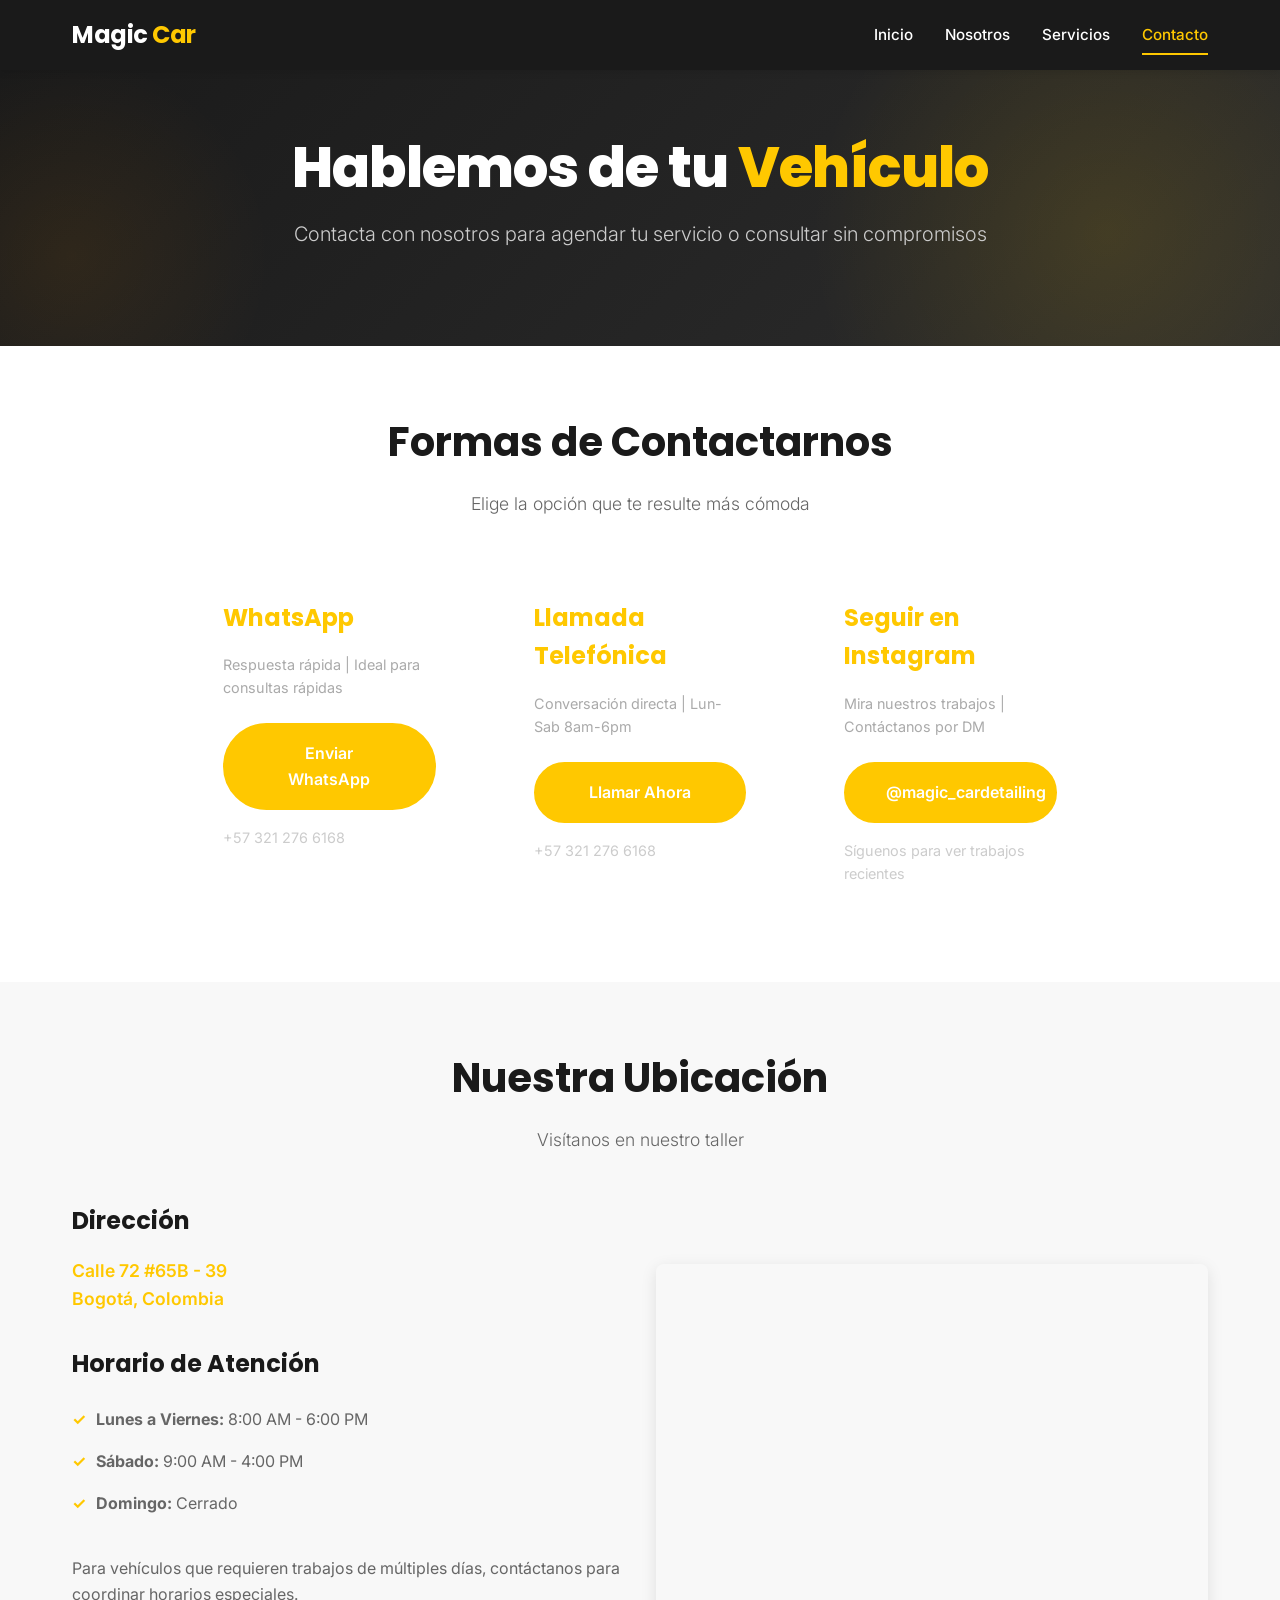
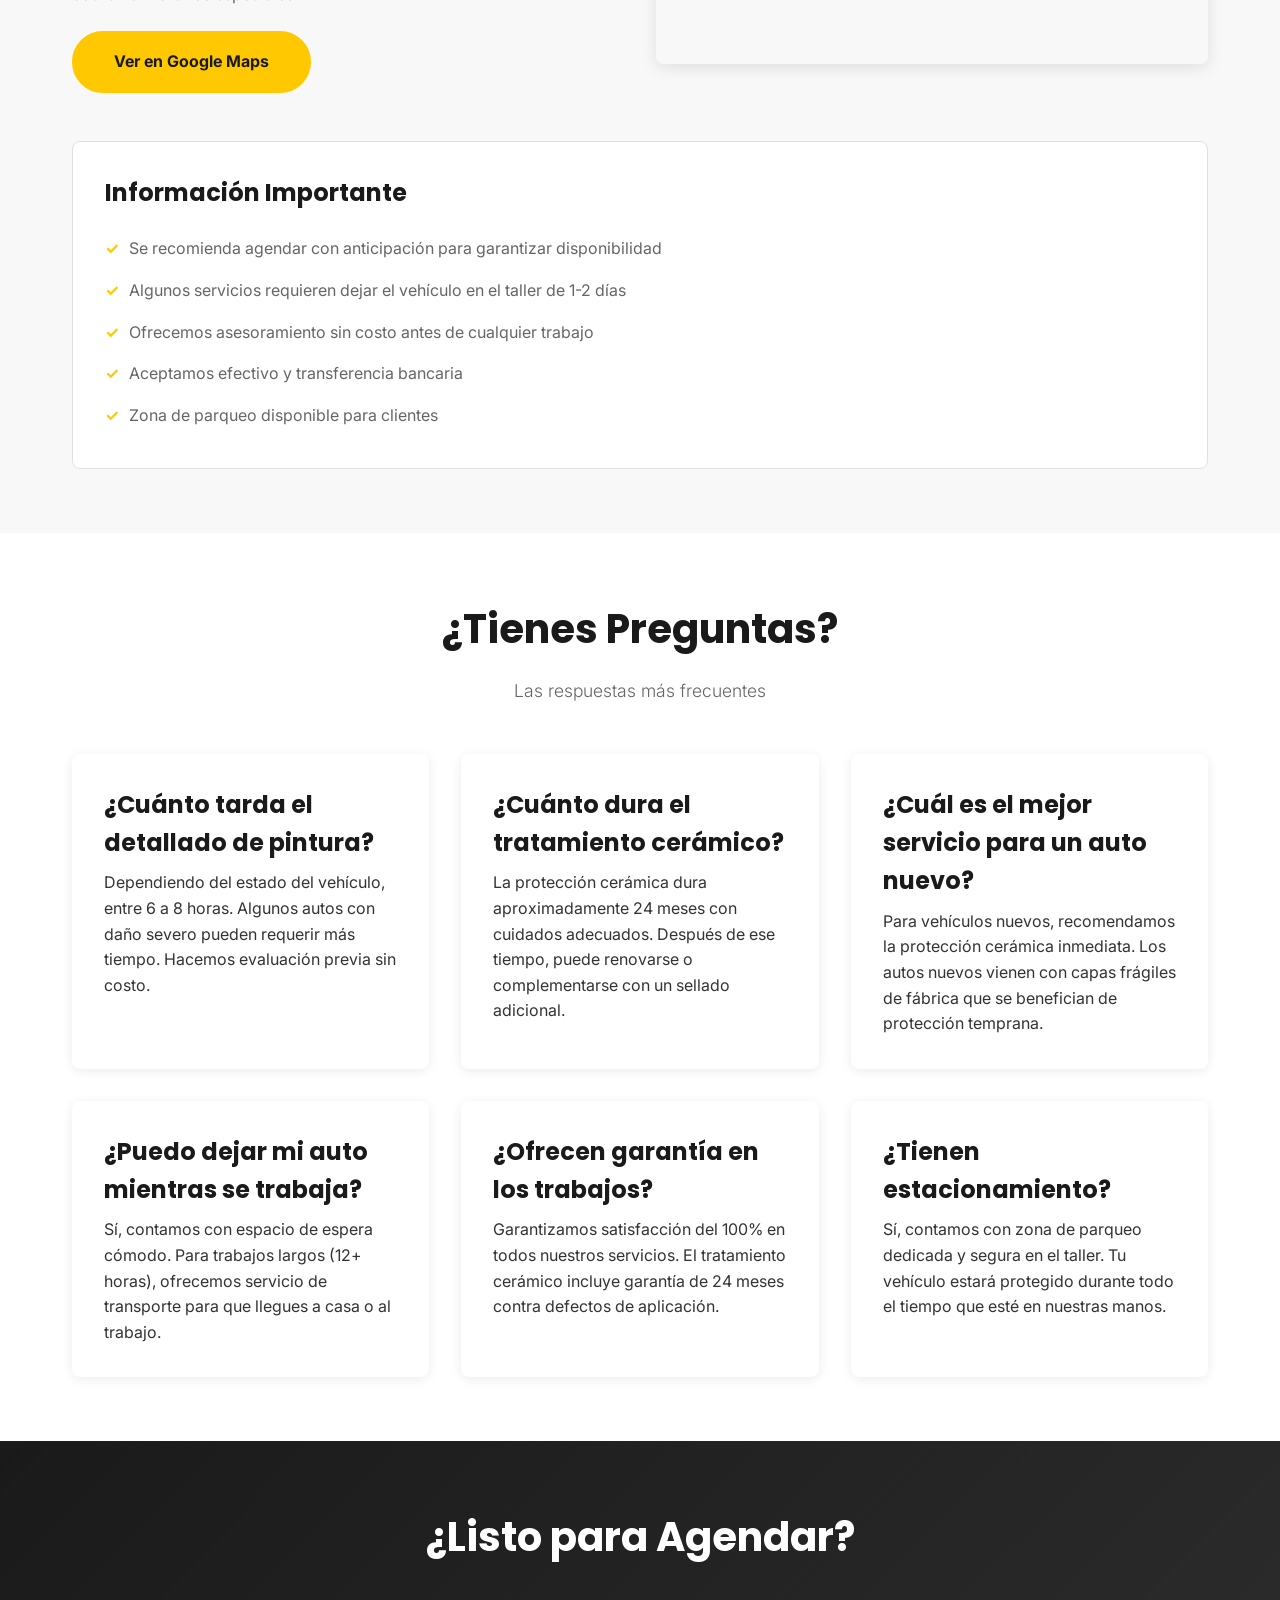
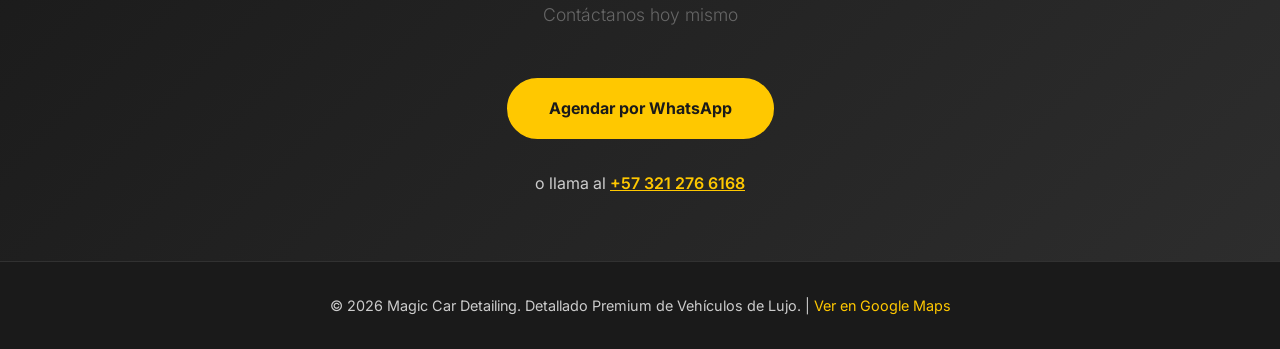
==== contacto.html @ 6e1dc2a7 "Publicar demo Magic Car Detailing (4 páginas) con mejoras de diseño - Sube index, nosotros, servicio" ====
<!DOCTYPE html>
<html lang="es">
<head>
  <meta charset="UTF-8">
  <meta name="viewport" content="width=device-width, initial-scale=1.0">
  <title>Contacto - Magic Car Detailing</title>
  <meta name="description" content="Agenda tu servicio de detailing premium por WhatsApp, llamada o visítanos en Calle 72 #65B-39, Bogotá.">
  <link rel="icon" href="favicon.svg" type="image/svg+xml">
  <link rel="preconnect" href="https://fonts.googleapis.com">
  <link rel="preconnect" href="https://fonts.gstatic.com" crossorigin>
  <link href="https://fonts.googleapis.com/css2?family=Poppins:wght@600;700;800&family=Inter:wght@300;400;500;600&display=swap" rel="stylesheet">
  <link rel="stylesheet" href="style.css">
</head>
<body>
  <header>
    <div class="header-container">
      <div class="logo">Magic <span>Car</span></div>
      <nav>
        <a href="index.html">Inicio</a>
        <a href="nosotros.html">Nosotros</a>
        <a href="servicios.html">Servicios</a>
        <a href="contacto.html" class="active">Contacto</a>
      </nav>
      <div class="hamburger">
        <span></span>
        <span></span>
        <span></span>
      </div>
    </div>
  </header>

  <section class="hero" style="padding: 4rem 2rem;">
    <div class="hero-content">
      <h1>Hablemos de tu <span class="accent">Vehículo</span></h1>
      <p>Contacta con nosotros para agendar tu servicio o consultar sin compromisos</p>
    </div>
  </section>

  <section>
    <div class="container">
      <h2>Formas de Contactarnos</h2>
      <p class="subtitle">Elige la opción que te resulte más cómoda</p>

      <div class="contact-methods" style="max-width: 900px; margin: 0 auto;">
        <div class="contact-method">
          <h3>WhatsApp</h3>
          <p style="font-size: 0.9rem; color: #aaa; margin-bottom: 1.5rem;">
            Respuesta rápida | Ideal para consultas rápidas
          </p>
          <a href="https://wa.me/573212766168?text=Hola,%20estoy%20interesado%20en%20los%20servicios%20de%20Magic%20Car%20Detailing.%20Me%20gustaría%20conocer%20más%20y%20agendar%20una%20consulta." target="_blank" class="cta-button" style="width: 100%; display: block; text-align: center;">
            Enviar WhatsApp
          </a>
          <p style="margin-top: 1rem; font-size: 0.9rem;">+57 321 276 6168</p>
        </div>

        <div class="contact-method">
          <h3>Llamada Telefónica</h3>
          <p style="font-size: 0.9rem; color: #aaa; margin-bottom: 1.5rem;">
            Conversación directa | Lun-Sab 8am-6pm
          </p>
          <a href="tel:+573212766168" class="cta-button" style="width: 100%; display: block; text-align: center;">
            Llamar Ahora
          </a>
          <p style="margin-top: 1rem; font-size: 0.9rem;">+57 321 276 6168</p>
        </div>

        <div class="contact-method">
          <h3>Seguir en Instagram</h3>
          <p style="font-size: 0.9rem; color: #aaa; margin-bottom: 1.5rem;">
            Mira nuestros trabajos | Contáctanos por DM
          </p>
          <a href="https://www.instagram.com/magic_cardetailing/" target="_blank" class="cta-button" style="width: 100%; display: block; text-align: center;">
            @magic_cardetailing
          </a>
          <p style="margin-top: 1rem; font-size: 0.9rem;">Síguenos para ver trabajos recientes</p>
        </div>
      </div>
    </div>
  </section>

  <section class="light">
    <div class="container">
      <h2>Nuestra Ubicación</h2>
      <p class="subtitle">Visítanos en nuestro taller</p>

      <div style="display: grid; grid-template-columns: 1fr 1fr; gap: 2rem; align-items: center; margin-top: 2rem;">
        <div>
          <h3>Dirección</h3>
          <p style="font-size: 1.1rem; color: var(--accent); font-weight: 600; margin: 1rem 0;">
            Calle 72 #65B - 39<br>
            Bogotá, Colombia
          </p>

          <h3 style="margin-top: 2rem;">Horario de Atención</h3>
          <ul class="feature-list" style="margin-top: 1rem;">
            <li><strong>Lunes a Viernes:</strong> 8:00 AM - 6:00 PM</li>
            <li><strong>Sábado:</strong> 9:00 AM - 4:00 PM</li>
            <li><strong>Domingo:</strong> Cerrado</li>
          </ul>

          <p style="margin-top: 2rem; color: var(--text-light);">
            Para vehículos que requieren trabajos de múltiples días, contáctanos para coordinar horarios especiales.
          </p>

          <a href="https://www.google.com/maps?q=Calle+72+%2365B-39+Bogota" target="_blank" class="cta-button" style="display: inline-block; margin-top: 1.5rem;">
            Ver en Google Maps
          </a>
        </div>

        <div class="map-container">
          <iframe src="https://www.google.com/maps/embed?pb=!1m18!1m12!1m3!1d3976.3482820717265!2d-74.07449!3d4.7279!2m3!1f0!2f0!3f0!3m2!1i1024!2i768!4f13.1!3m3!1m2!1s0x8e3f7bfa9f9f9f9f%3A0x0!2sCarrera%2065b%20%2372-39%2C%20Bogot%C3%A1!5e0!3m2!1ses!2sco!4v1" allowfullscreen="" loading="lazy" referrerpolicy="no-referrer-when-downgrade"></iframe>
        </div>
      </div>

      <div style="margin-top: 3rem; padding: 2rem; background-color: var(--white); border-radius: 8px; border: 1px solid var(--border);">
        <h3>Información Importante</h3>
        <ul class="feature-list" style="margin-top: 1rem;">
          <li>Se recomienda agendar con anticipación para garantizar disponibilidad</li>
          <li>Algunos servicios requieren dejar el vehículo en el taller de 1-2 días</li>
          <li>Ofrecemos asesoramiento sin costo antes de cualquier trabajo</li>
          <li>Aceptamos efectivo y transferencia bancaria</li>
          <li>Zona de parqueo disponible para clientes</li>
        </ul>
      </div>
    </div>
  </section>

  <section>
    <div class="container">
      <h2>¿Tienes Preguntas?</h2>
      <p class="subtitle">Las respuestas más frecuentes</p>

      <div class="grid">
        <div class="grid-item">
          <h3>¿Cuánto tarda el detallado de pintura?</h3>
          <p>
            Dependiendo del estado del vehículo, entre 6 a 8 horas. Algunos autos con daño severo pueden requerir
            más tiempo. Hacemos evaluación previa sin costo.
          </p>
        </div>

        <div class="grid-item">
          <h3>¿Cuánto dura el tratamiento cerámico?</h3>
          <p>
            La protección cerámica dura aproximadamente 24 meses con cuidados adecuados. Después de ese tiempo,
            puede renovarse o complementarse con un sellado adicional.
          </p>
        </div>

        <div class="grid-item">
          <h3>¿Cuál es el mejor servicio para un auto nuevo?</h3>
          <p>
            Para vehículos nuevos, recomendamos la protección cerámica inmediata. Los autos nuevos vienen con
            capas frágiles de fábrica que se benefician de protección temprana.
          </p>
        </div>

        <div class="grid-item">
          <h3>¿Puedo dejar mi auto mientras se trabaja?</h3>
          <p>
            Sí, contamos con espacio de espera cómodo. Para trabajos largos (12+ horas), ofrecemos servicio
            de transporte para que llegues a casa o al trabajo.
          </p>
        </div>

        <div class="grid-item">
          <h3>¿Ofrecen garantía en los trabajos?</h3>
          <p>
            Garantizamos satisfacción del 100% en todos nuestros servicios. El tratamiento cerámico incluye
            garantía de 24 meses contra defectos de aplicación.
          </p>
        </div>

        <div class="grid-item">
          <h3>¿Tienen estacionamiento?</h3>
          <p>
            Sí, contamos con zona de parqueo dedicada y segura en el taller. Tu vehículo estará protegido
            durante todo el tiempo que esté en nuestras manos.
          </p>
        </div>
      </div>
    </div>
  </section>

  <section class="contact-section">
    <div class="container">
      <h2>¿Listo para Agendar?</h2>
      <p class="subtitle">Contáctanos hoy mismo</p>

      <div style="text-align: center;">
        <a href="https://wa.me/573212766168?text=Hola,%20me%20gustaría%20agendar%20un%20servicio%20de%20detailing" class="cta-button">
          Agendar por WhatsApp
        </a>
        <p style="margin-top: 2rem; color: #ccc;">
          o llama al <a href="tel:+573212766168" style="color: var(--accent); font-weight: 600;">+57 321 276 6168</a>
        </p>
      </div>
    </div>
  </section>

  <footer>
    <p>&copy; 2026 Magic Car Detailing. Detallado Premium de Vehículos de Lujo. | <a href="https://www.google.com/maps?q=Calle+72+%2365B-39+Bogota" target="_blank">Ver en Google Maps</a></p>
  </footer>

  <script src="script.js"></script>
</body>
</html>
---- style.css ----
* {
  margin: 0;
  padding: 0;
  box-sizing: border-box;
}

:root {
  --primary: #1a1a1a;
  --accent: #ffc800;
  --accent-dark: #ff9800;
  --light: #f8f8f8;
  --text: #333333;
  --text-light: #666666;
  --border: #e0e0e0;
  --white: #ffffff;
  --font-heading: 'Poppins', -apple-system, BlinkMacSystemFont, 'Segoe UI', sans-serif;
  --font-body: 'Inter', -apple-system, BlinkMacSystemFont, 'Segoe UI', sans-serif;
}

html {
  scroll-behavior: smooth;
}

body {
  font-family: var(--font-body);
  color: var(--text);
  background-color: var(--white);
  line-height: 1.6;
}

/* Header & Navigation */
header {
  background-color: var(--primary);
  padding: 1rem 0;
  position: sticky;
  top: 0;
  z-index: 1000;
  box-shadow: 0 2px 8px rgba(0,0,0,0.1);
}

.header-container {
  max-width: 1200px;
  margin: 0 auto;
  padding: 0 2rem;
  display: flex;
  justify-content: space-between;
  align-items: center;
}

.logo {
  font-family: var(--font-heading);
  font-size: 1.5rem;
  font-weight: 700;
  color: var(--white);
  letter-spacing: -0.5px;
}

.logo span {
  color: var(--accent);
}

nav {
  display: flex;
  gap: 2rem;
}

nav a {
  color: var(--white);
  text-decoration: none;
  font-size: 0.95rem;
  font-weight: 500;
  transition: color 0.3s ease;
  position: relative;
}

nav a:hover,
nav a.active {
  color: var(--accent);
}

nav a:focus-visible,
.cta-button:focus-visible {
  outline: 2px solid var(--accent);
  outline-offset: 3px;
}

nav a.active::after {
  content: '';
  position: absolute;
  bottom: -0.5rem;
  left: 0;
  right: 0;
  height: 2px;
  background-color: var(--accent);
}

.hamburger {
  display: none;
  flex-direction: column;
  cursor: pointer;
  gap: 0.5rem;
  padding: 0.5rem;
}

.hamburger span {
  width: 25px;
  height: 2px;
  background-color: var(--white);
  transition: all 0.3s ease;
}

.hamburger.active span:nth-child(1) {
  transform: rotate(45deg) translate(10px, 10px);
}

.hamburger.active span:nth-child(2) {
  opacity: 0;
}

.hamburger.active span:nth-child(3) {
  transform: rotate(-45deg) translate(7px, -7px);
}

/* Hero Section */
.hero {
  background: linear-gradient(135deg, var(--primary) 0%, #2d2d2d 100%);
  color: var(--white);
  padding: 6rem 2rem;
  text-align: center;
  position: relative;
  overflow: hidden;
}

.hero::before {
  content: '';
  position: absolute;
  top: -50%;
  right: -10%;
  width: 600px;
  height: 600px;
  background: radial-gradient(circle, var(--accent) 0%, transparent 70%);
  opacity: 0.12;
  border-radius: 50%;
}

.hero::after {
  content: '';
  position: absolute;
  bottom: -40%;
  left: -10%;
  width: 400px;
  height: 400px;
  background: radial-gradient(circle, var(--accent-dark) 0%, transparent 70%);
  opacity: 0.08;
  border-radius: 50%;
}

.hero-content {
  max-width: 800px;
  margin: 0 auto;
  position: relative;
  z-index: 1;
}

.hero h1 {
  font-family: var(--font-heading);
  font-size: 3.5rem;
  margin-bottom: 1rem;
  font-weight: 800;
  letter-spacing: -1px;
  line-height: 1.2;
}

.hero .accent {
  color: var(--accent);
}

.hero p {
  font-size: 1.25rem;
  margin-bottom: 2rem;
  color: #cccccc;
  font-weight: 300;
}

.cta-button {
  display: inline-block;
  background-color: var(--accent);
  color: var(--primary);
  padding: 1rem 2.5rem;
  border-radius: 50px;
  text-decoration: none;
  font-weight: 700;
  font-size: 1rem;
  transition: all 0.25s ease;
  border: 2px solid var(--accent);
  cursor: pointer;
}

.cta-button:hover {
  background-color: transparent;
  color: var(--accent);
  transform: translateY(-2px);
  box-shadow: 0 8px 20px rgba(255, 200, 0, 0.25);
}

.cta-secondary {
  background-color: transparent;
  color: var(--white);
  border: 2px solid var(--white);
  margin-left: 1rem;
}

.cta-secondary:hover {
  background-color: var(--white);
  color: var(--primary);
  border-color: var(--white);
  box-shadow: 0 8px 20px rgba(255, 255, 255, 0.15);
}

/* Main Container */
.container {
  max-width: 1200px;
  margin: 0 auto;
  padding: 0 2rem;
}

/* Sections */
section {
  padding: 4rem 0;
}

section.light {
  background-color: var(--light);
}

section h2 {
  font-family: var(--font-heading);
  font-size: 2.5rem;
  margin-bottom: 1rem;
  color: var(--primary);
  text-align: center;
}

section h3 {
  font-family: var(--font-heading);
  font-size: 1.5rem;
  color: var(--primary);
  margin-bottom: 0.5rem;
}

.subtitle {
  text-align: center;
  color: var(--text-light);
  font-size: 1.1rem;
  margin-bottom: 3rem;
  font-weight: 300;
}

/* Grid Layouts */
.grid {
  display: grid;
  grid-template-columns: repeat(auto-fit, minmax(300px, 1fr));
  gap: 2rem;
  margin-top: 2rem;
}

.grid-item {
  background-color: var(--white);
  padding: 2rem;
  border-radius: 8px;
  box-shadow: 0 2px 12px rgba(0,0,0,0.08);
  transition: transform 0.3s ease, box-shadow 0.3s ease;
}

.grid-item:hover {
  transform: translateY(-5px);
  box-shadow: 0 8px 24px rgba(0,0,0,0.12);
}

.grid-item img {
  width: 100%;
  height: 250px;
  object-fit: cover;
  border-radius: 6px;
  margin-bottom: 1rem;
}

/* Gallery */
.gallery {
  display: grid;
  grid-template-columns: repeat(auto-fit, minmax(280px, 1fr));
  gap: 1.5rem;
  margin-top: 2rem;
}

.gallery-item {
  position: relative;
  overflow: hidden;
  border-radius: 8px;
  aspect-ratio: 1;
}

.gallery-item img {
  width: 100%;
  height: 100%;
  object-fit: cover;
  transition: transform 0.3s ease;
}

.gallery-item:hover img {
  transform: scale(1.05);
}

/* Photo placeholder (used until real client photos are added) */
.photo-placeholder {
  width: 100%;
  height: 100%;
  min-height: 220px;
  display: flex;
  flex-direction: column;
  align-items: center;
  justify-content: center;
  gap: 0.5rem;
  background: linear-gradient(135deg, #2d2d2d 0%, var(--primary) 100%);
  border: 1px dashed rgba(255, 200, 0, 0.35);
  border-radius: 8px;
  color: #cccccc;
}

.photo-placeholder-wide {
  aspect-ratio: 16 / 10;
  border-radius: 8px;
}

.photo-placeholder-icon {
  font-size: 2.2rem;
  opacity: 0.7;
}

.photo-placeholder-text {
  font-size: 0.85rem;
  letter-spacing: 0.03em;
  color: var(--accent);
  font-weight: 600;
  text-transform: uppercase;
}

/* Contact Form */
.contact-section {
  background: linear-gradient(135deg, var(--primary) 0%, #2d2d2d 100%);
  color: var(--white);
  padding: 4rem 2rem;
  text-align: center;
}

.contact-section h2 {
  color: var(--white);
  margin-bottom: 2rem;
}

.contact-methods {
  display: grid;
  grid-template-columns: repeat(auto-fit, minmax(250px, 1fr));
  gap: 2rem;
  margin-top: 3rem;
}

.contact-method {
  background-color: rgba(255,255,255,0.05);
  padding: 2rem;
  border-radius: 8px;
  border: 1px solid rgba(255,255,255,0.1);
  transition: border-color 0.3s ease, transform 0.3s ease;
}

.contact-method:hover {
  border-color: rgba(255, 200, 0, 0.4);
  transform: translateY(-3px);
}

.contact-method h3 {
  color: var(--accent);
  margin-bottom: 1rem;
}

.contact-method a {
  color: var(--white);
  text-decoration: none;
  font-weight: 600;
  transition: color 0.3s ease;
}

.contact-method a:hover {
  color: var(--accent);
}

.contact-method p {
  color: #cccccc;
  margin-top: 0.5rem;
}

/* Map */
.map-container {
  width: 100%;
  height: 400px;
  border-radius: 8px;
  overflow: hidden;
  margin-top: 2rem;
  box-shadow: 0 4px 16px rgba(0,0,0,0.1);
}

.map-container iframe {
  width: 100%;
  height: 100%;
  border: none;
}

/* Footer */
footer {
  background-color: var(--primary);
  color: var(--white);
  padding: 2rem;
  text-align: center;
  border-top: 1px solid rgba(255,255,255,0.1);
}

footer p {
  font-size: 0.9rem;
  color: #cccccc;
}

footer a {
  color: var(--accent);
  text-decoration: none;
}

footer a:hover {
  text-decoration: underline;
}

/* Responsive */
@media (max-width: 768px) {
  .header-container {
    padding: 0 1rem;
  }

  nav {
    position: fixed;
    left: -100%;
    top: 70px;
    flex-direction: column;
    background-color: var(--primary);
    width: 100%;
    text-align: center;
    transition: left 0.3s ease;
    gap: 0;
    padding: 1rem 0;
  }

  nav.active {
    left: 0;
  }

  nav a {
    padding: 1rem 0;
    border-bottom: 1px solid rgba(255,255,255,0.1);
  }

  nav a::after {
    display: none;
  }

  .hamburger {
    display: flex;
  }

  .hero h1 {
    font-size: 2rem;
  }

  .hero p {
    font-size: 1rem;
  }

  .cta-secondary {
    display: block;
    margin-left: 0;
    margin-top: 1rem;
  }

  section h2 {
    font-size: 1.8rem;
  }

  .grid {
    grid-template-columns: 1fr;
  }

  .gallery {
    grid-template-columns: repeat(auto-fit, minmax(200px, 1fr));
  }

  .map-container {
    height: 300px;
  }
}

/* Reduced motion */
@media (prefers-reduced-motion: reduce) {
  html {
    scroll-behavior: auto;
  }
}

/* Accent text */
.text-accent {
  color: var(--accent);
  font-weight: 700;
}

/* Service icons visual */
.service-icon {
  width: 60px;
  height: 60px;
  background: linear-gradient(135deg, var(--accent) 0%, var(--accent-dark) 100%);
  border-radius: 8px;
  display: flex;
  align-items: center;
  justify-content: center;
  font-size: 2rem;
  margin-bottom: 1rem;
}

/* Feature list */
.feature-list {
  list-style: none;
  margin-top: 1rem;
}

.feature-list li {
  padding: 0.5rem 0;
  padding-left: 1.5rem;
  position: relative;
  color: var(--text-light);
}

.feature-list li::before {
  content: '✓';
  position: absolute;
  left: 0;
  color: var(--accent);
  font-weight: 700;
}
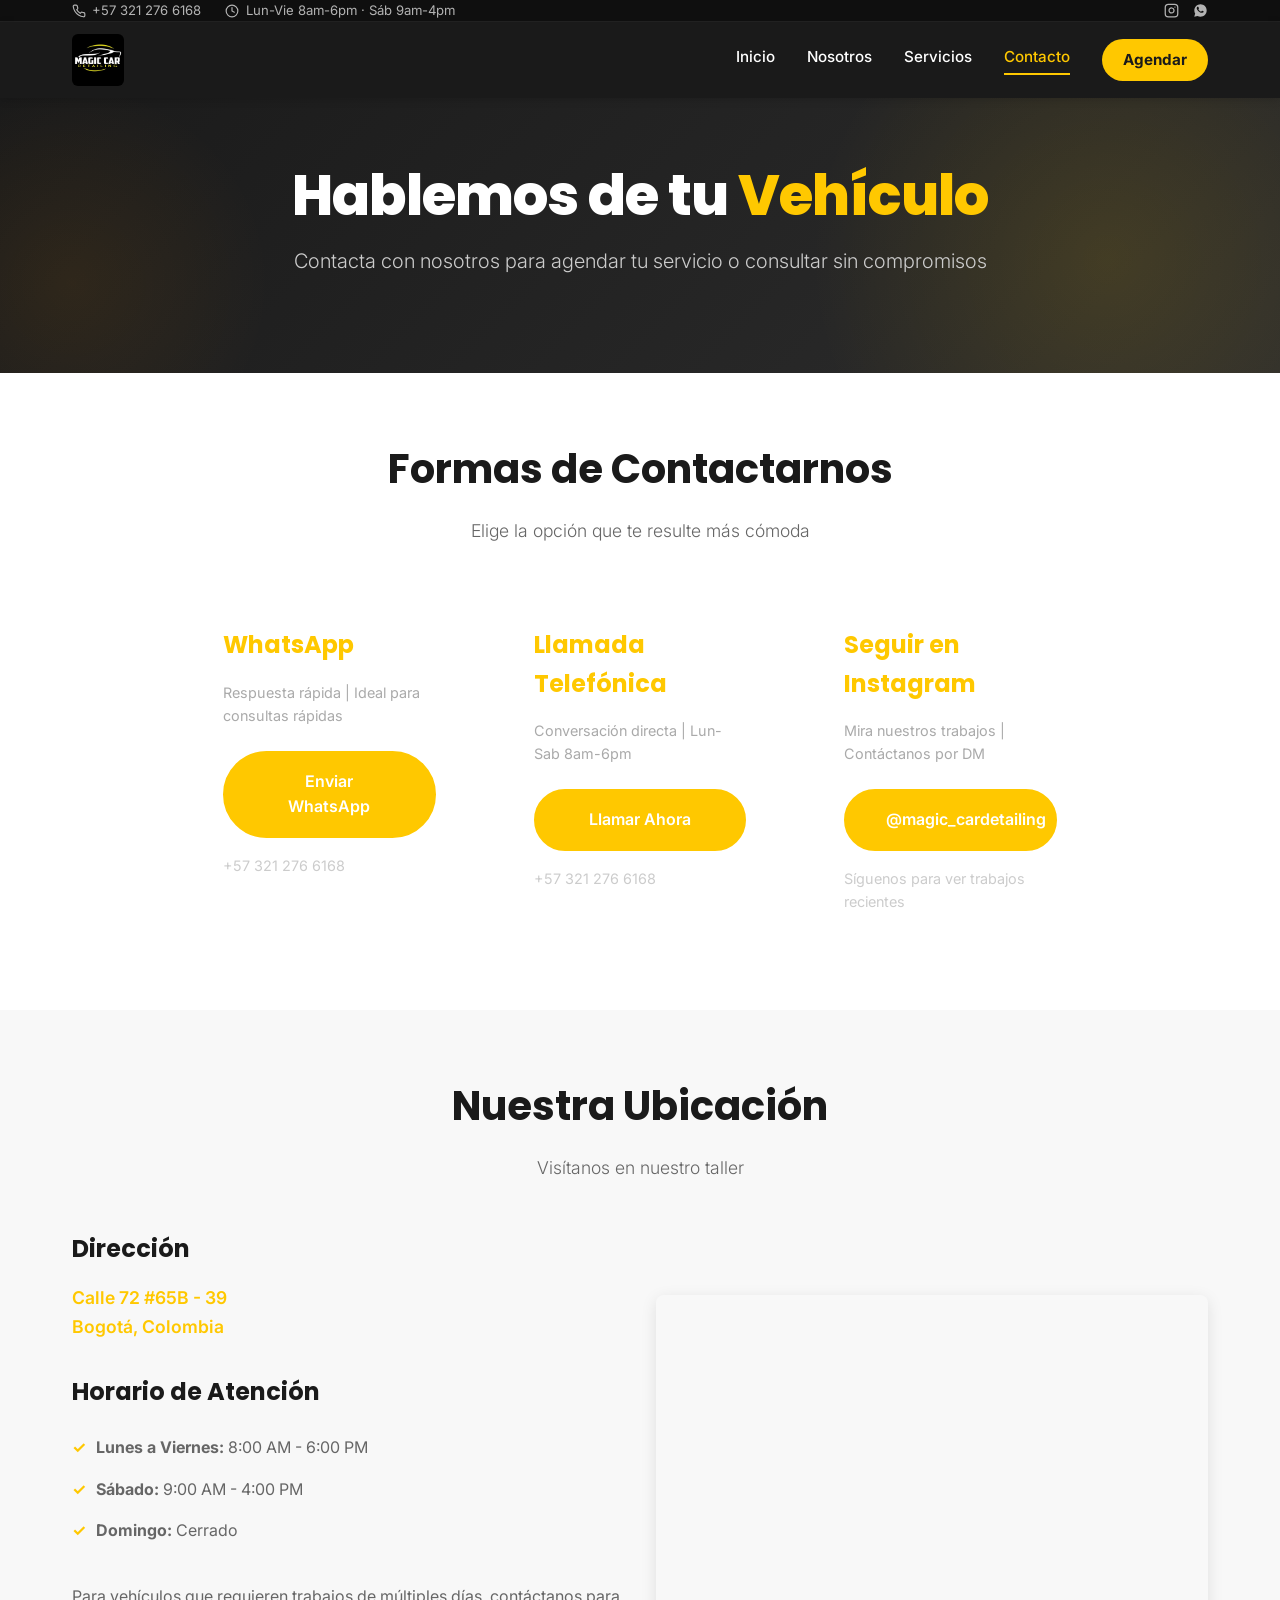
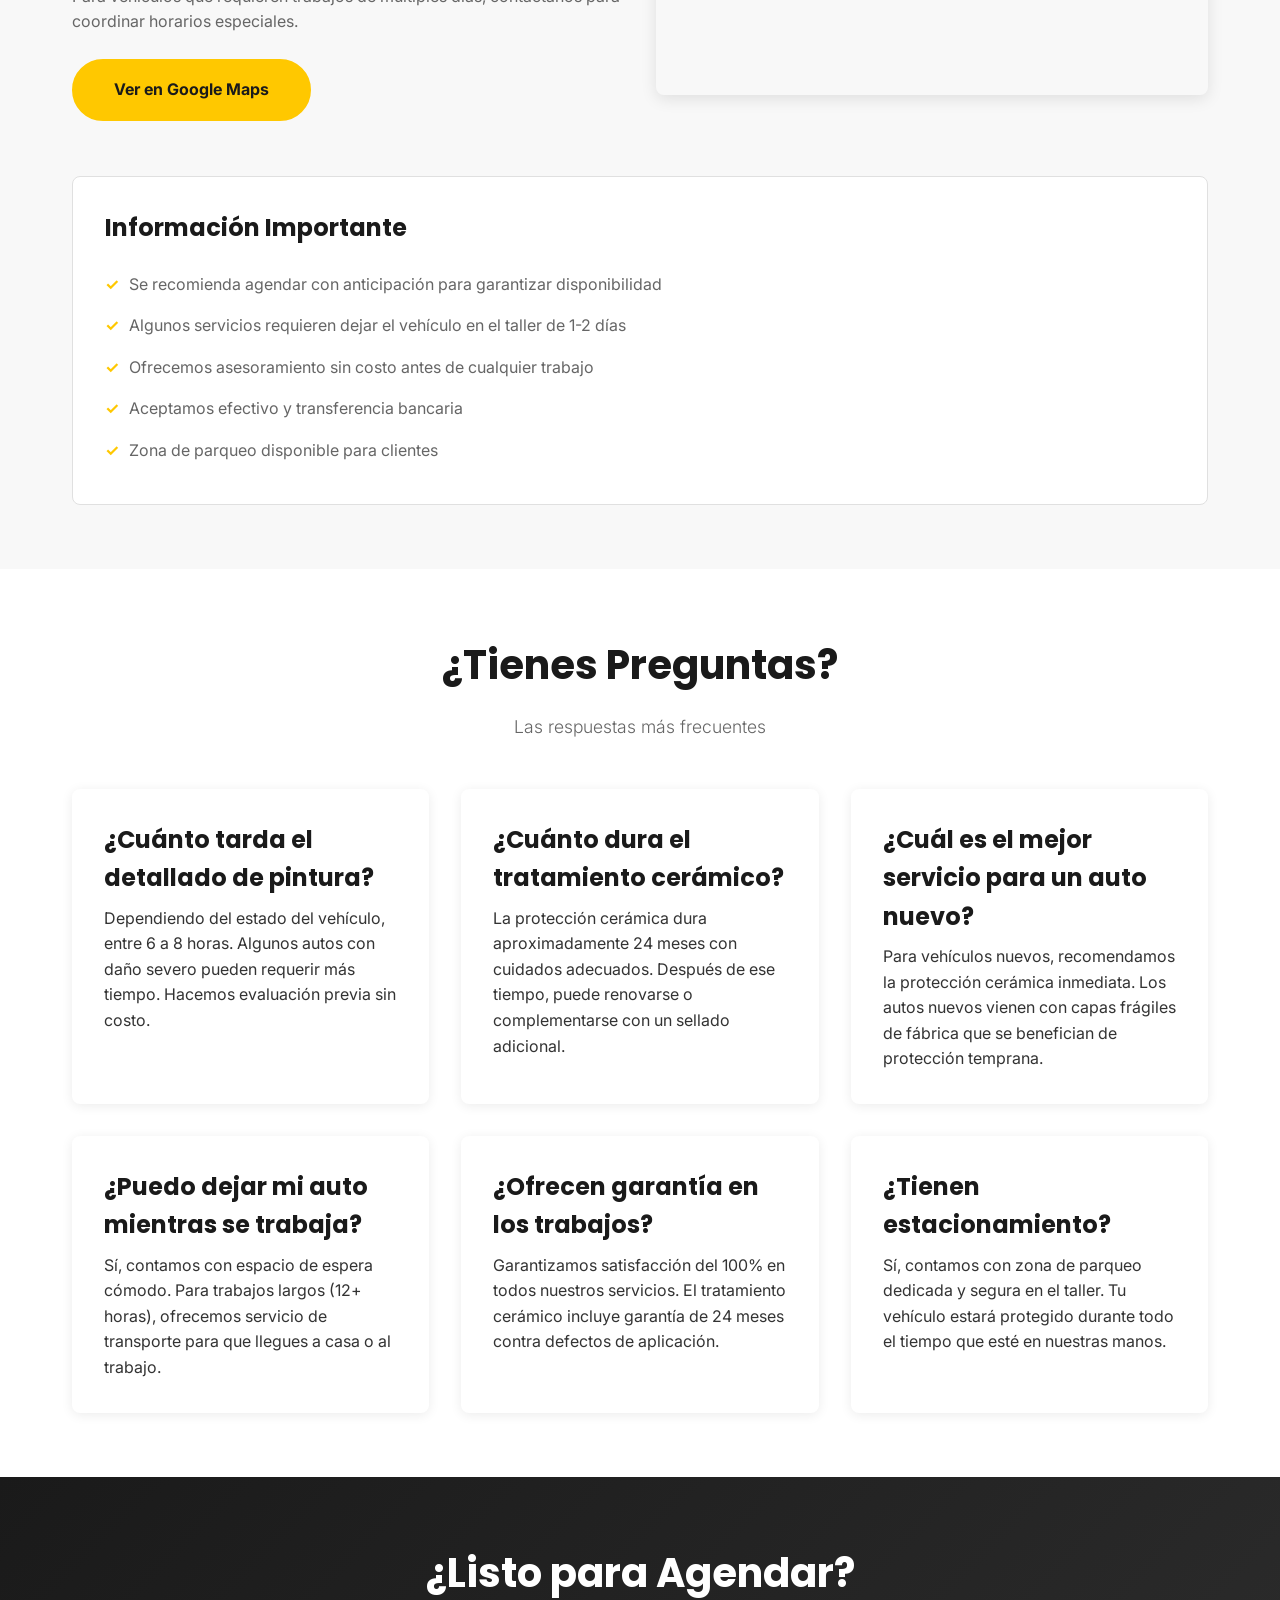
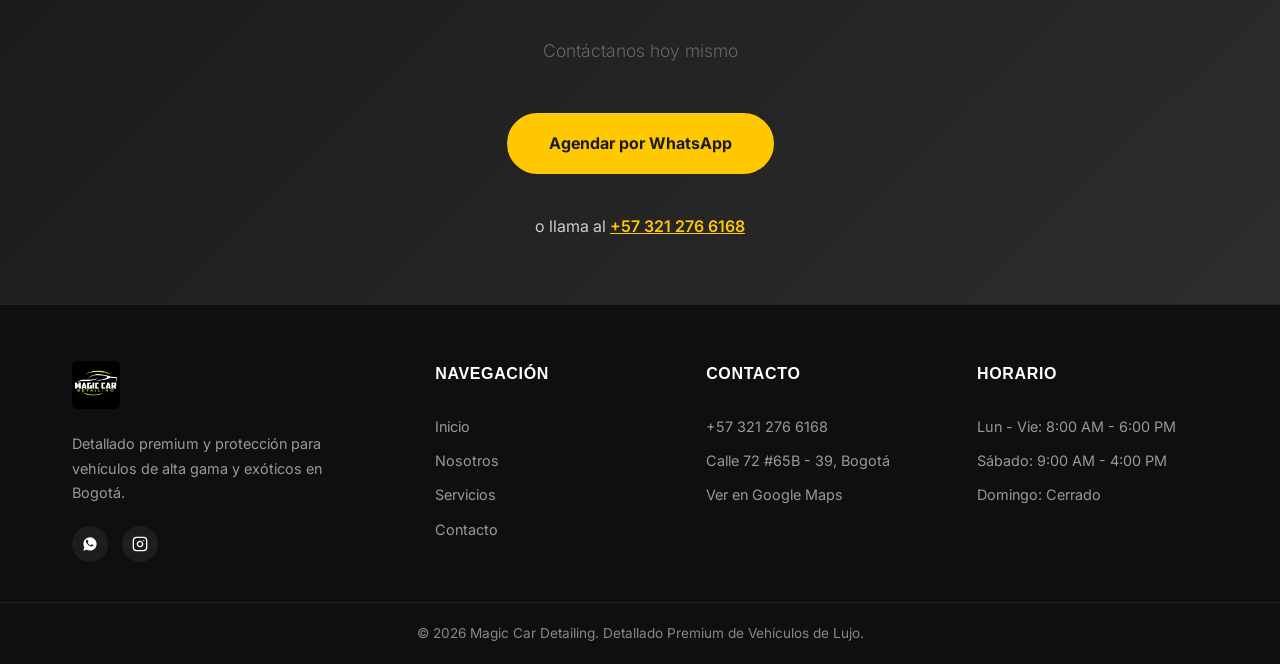
==== commit f0a82c20: "Reorganizar repo y rediseñar header/footer con logo real - Organiza el proyecto en css/, js/, img/ (" ====
--- a/contacto.html
+++ b/contacto.html
@@ -5,26 +5,53 @@
   <meta name="viewport" content="width=device-width, initial-scale=1.0">
   <title>Contacto - Magic Car Detailing</title>
   <meta name="description" content="Agenda tu servicio de detailing premium por WhatsApp, llamada o visítanos en Calle 72 #65B-39, Bogotá.">
-  <link rel="icon" href="favicon.svg" type="image/svg+xml">
+  <link rel="icon" href="img/favicon.svg" type="image/svg+xml">
   <link rel="preconnect" href="https://fonts.googleapis.com">
   <link rel="preconnect" href="https://fonts.gstatic.com" crossorigin>
   <link href="https://fonts.googleapis.com/css2?family=Poppins:wght@600;700;800&family=Inter:wght@300;400;500;600&display=swap" rel="stylesheet">
-  <link rel="stylesheet" href="style.css">
+  <link rel="stylesheet" href="css/style.css">
 </head>
 <body>
   <header>
-    <div class="header-container">
-      <div class="logo">Magic <span>Car</span></div>
-      <nav>
-        <a href="index.html">Inicio</a>
-        <a href="nosotros.html">Nosotros</a>
-        <a href="servicios.html">Servicios</a>
-        <a href="contacto.html" class="active">Contacto</a>
-      </nav>
-      <div class="hamburger">
-        <span></span>
-        <span></span>
-        <span></span>
+    <div class="topbar">
+      <div class="container topbar-inner">
+        <div class="topbar-links">
+          <a href="tel:+573212766168" class="topbar-item">
+            <svg viewBox="0 0 24 24" fill="none" stroke="currentColor" stroke-width="2" stroke-linecap="round" stroke-linejoin="round"><path d="M22 16.92v3a2 2 0 0 1-2.18 2 19.79 19.79 0 0 1-8.63-3.07 19.5 19.5 0 0 1-6-6 19.79 19.79 0 0 1-3.07-8.67A2 2 0 0 1 4.11 2h3a2 2 0 0 1 2 1.72c.13.96.36 1.9.7 2.81a2 2 0 0 1-.45 2.11L8.09 9.91a16 16 0 0 0 6 6l1.27-1.27a2 2 0 0 1 2.11-.45c.91.34 1.85.57 2.81.7A2 2 0 0 1 22 16.92z"/></svg>
+            +57 321 276 6168
+          </a>
+          <span class="topbar-item topbar-hours">
+            <svg viewBox="0 0 24 24" fill="none" stroke="currentColor" stroke-width="2" stroke-linecap="round" stroke-linejoin="round"><circle cx="12" cy="12" r="10"/><polyline points="12 6 12 12 16 14"/></svg>
+            Lun-Vie 8am-6pm · Sáb 9am-4pm
+          </span>
+        </div>
+        <div class="topbar-social">
+          <a href="https://www.instagram.com/magic_cardetailing/" target="_blank" rel="noopener" aria-label="Instagram">
+            <svg viewBox="0 0 24 24" fill="none" stroke="currentColor" stroke-width="2" stroke-linecap="round" stroke-linejoin="round"><rect x="2" y="2" width="20" height="20" rx="5" ry="5"/><path d="M16 11.37A4 4 0 1 1 12.63 8 4 4 0 0 1 16 11.37z"/><line x1="17.5" y1="6.5" x2="17.51" y2="6.5"/></svg>
+          </a>
+          <a href="https://wa.me/573212766168" target="_blank" rel="noopener" aria-label="WhatsApp">
+            <svg viewBox="0 0 24 24" fill="currentColor"><path d="M12.04 2C6.58 2 2.13 6.45 2.13 11.91c0 1.85.5 3.58 1.36 5.07L2 22l5.2-1.36c1.43.78 3.06 1.23 4.8 1.23 5.46 0 9.91-4.45 9.91-9.91S17.5 2 12.04 2zm4.7 12.38c-.24.66-1.19 1.21-1.87 1.34-.5.1-1.14.17-3.32-.69-2.68-1.09-4.4-3.79-4.53-3.97-.13-.17-1.07-1.43-1.07-2.72 0-1.3.68-1.94.93-2.2.24-.27.53-.34.7-.34.18 0 .35 0 .5.01.16.01.37-.06.58.45.24.58.8 2 .87 2.14.07.15.12.32.02.5-.09.19-.14.3-.28.46-.14.16-.3.36-.42.48-.14.14-.29.29-.13.57.17.28.75 1.23 1.6 2 1.1 1 2.03 1.3 2.31 1.45.28.14.44.12.6-.07.17-.19.71-.83.9-1.11.19-.28.38-.24.63-.14.26.09 1.65.78 1.93.92.29.14.48.21.55.33.07.13.07.72-.17 1.39z"/></svg>
+          </a>
+        </div>
+      </div>
+    </div>
+    <div class="header-main">
+      <div class="header-container">
+        <a href="index.html" class="logo">
+          <img src="img/logo.jpeg" alt="Magic Car Detailing" class="logo-img">
+        </a>
+        <nav>
+          <a href="index.html">Inicio</a>
+          <a href="nosotros.html">Nosotros</a>
+          <a href="servicios.html">Servicios</a>
+          <a href="contacto.html" class="active">Contacto</a>
+          <a href="contacto.html" class="nav-cta">Agendar</a>
+        </nav>
+        <div class="hamburger">
+          <span></span>
+          <span></span>
+          <span></span>
+        </div>
       </div>
     </div>
   </header>
@@ -199,9 +226,52 @@
   </section>
 
   <footer>
-    <p>&copy; 2026 Magic Car Detailing. Detallado Premium de Vehículos de Lujo. | <a href="https://www.google.com/maps?q=Calle+72+%2365B-39+Bogota" target="_blank">Ver en Google Maps</a></p>
+    <div class="container footer-grid">
+      <div class="footer-brand">
+        <img src="img/logo.jpeg" alt="Magic Car Detailing" class="footer-logo">
+        <p>Detallado premium y protección para vehículos de alta gama y exóticos en Bogotá.</p>
+        <div class="footer-social">
+          <a href="https://wa.me/573212766168" target="_blank" rel="noopener" aria-label="WhatsApp">
+            <svg viewBox="0 0 24 24" fill="currentColor"><path d="M12.04 2C6.58 2 2.13 6.45 2.13 11.91c0 1.85.5 3.58 1.36 5.07L2 22l5.2-1.36c1.43.78 3.06 1.23 4.8 1.23 5.46 0 9.91-4.45 9.91-9.91S17.5 2 12.04 2zm4.7 12.38c-.24.66-1.19 1.21-1.87 1.34-.5.1-1.14.17-3.32-.69-2.68-1.09-4.4-3.79-4.53-3.97-.13-.17-1.07-1.43-1.07-2.72 0-1.3.68-1.94.93-2.2.24-.27.53-.34.7-.34.18 0 .35 0 .5.01.16.01.37-.06.58.45.24.58.8 2 .87 2.14.07.15.12.32.02.5-.09.19-.14.3-.28.46-.14.16-.3.36-.42.48-.14.14-.29.29-.13.57.17.28.75 1.23 1.6 2 1.1 1 2.03 1.3 2.31 1.45.28.14.44.12.6-.07.17-.19.71-.83.9-1.11.19-.28.38-.24.63-.14.26.09 1.65.78 1.93.92.29.14.48.21.55.33.07.13.07.72-.17 1.39z"/></svg>
+          </a>
+          <a href="https://www.instagram.com/magic_cardetailing/" target="_blank" rel="noopener" aria-label="Instagram">
+            <svg viewBox="0 0 24 24" fill="none" stroke="currentColor" stroke-width="2" stroke-linecap="round" stroke-linejoin="round"><rect x="2" y="2" width="20" height="20" rx="5" ry="5"/><path d="M16 11.37A4 4 0 1 1 12.63 8 4 4 0 0 1 16 11.37z"/><line x1="17.5" y1="6.5" x2="17.51" y2="6.5"/></svg>
+          </a>
+        </div>
+      </div>
+
+      <div class="footer-col">
+        <h4>Navegación</h4>
+        <a href="index.html">Inicio</a>
+        <a href="nosotros.html">Nosotros</a>
+        <a href="servicios.html">Servicios</a>
+        <a href="contacto.html">Contacto</a>
+      </div>
+
+      <div class="footer-col">
+        <h4>Contacto</h4>
+        <a href="tel:+573212766168">+57 321 276 6168</a>
+        <span>Calle 72 #65B - 39, Bogotá</span>
+        <a href="https://www.google.com/maps?q=Calle+72+%2365B-39+Bogota" target="_blank" rel="noopener">Ver en Google Maps</a>
+      </div>
+
+      <div class="footer-col">
+        <h4>Horario</h4>
+        <span>Lun - Vie: 8:00 AM - 6:00 PM</span>
+        <span>Sábado: 9:00 AM - 4:00 PM</span>
+        <span>Domingo: Cerrado</span>
+      </div>
+    </div>
+
+    <div class="footer-bottom">
+      <p>&copy; 2026 Magic Car Detailing. Detallado Premium de Vehículos de Lujo.</p>
+    </div>
   </footer>
 
-  <script src="script.js"></script>
+  <button id="backToTop" class="back-to-top" aria-label="Volver arriba">
+    <svg viewBox="0 0 24 24" fill="none" stroke="currentColor" stroke-width="2.5" stroke-linecap="round" stroke-linejoin="round"><polyline points="18 15 12 9 6 15"/></svg>
+  </button>
+
+  <script src="js/script.js"></script>
 </body>
 </html>
--- a/css/style.css
+++ b/css/style.css
@@ -0,0 +1,883 @@
+* {
+  margin: 0;
+  padding: 0;
+  box-sizing: border-box;
+}
+
+:root {
+  --primary: #1a1a1a;
+  --accent: #ffc800;
+  --accent-dark: #ff9800;
+  --light: #f8f8f8;
+  --text: #333333;
+  --text-light: #666666;
+  --border: #e0e0e0;
+  --white: #ffffff;
+  --font-heading: 'Poppins', -apple-system, BlinkMacSystemFont, 'Segoe UI', sans-serif;
+  --font-body: 'Inter', -apple-system, BlinkMacSystemFont, 'Segoe UI', sans-serif;
+}
+
+html {
+  scroll-behavior: smooth;
+}
+
+body {
+  font-family: var(--font-body);
+  color: var(--text);
+  background-color: var(--white);
+  line-height: 1.6;
+}
+
+/* Header & Navigation */
+header {
+  position: sticky;
+  top: 0;
+  z-index: 1000;
+}
+
+/* Slim utility bar above the main nav */
+.topbar {
+  background-color: #0f0f0f;
+  border-bottom: 1px solid rgba(255,255,255,0.08);
+}
+
+.topbar-inner {
+  display: flex;
+  align-items: center;
+  justify-content: space-between;
+  gap: 1.5rem;
+  padding: 0.5rem 2rem;
+  font-size: 0.82rem;
+  color: #b3b3b3;
+}
+
+.topbar-links {
+  display: flex;
+  align-items: center;
+  gap: 1.5rem;
+}
+
+.topbar-item {
+  display: inline-flex;
+  align-items: center;
+  gap: 0.4rem;
+  color: #b3b3b3;
+  text-decoration: none;
+  transition: color 0.25s ease;
+  white-space: nowrap;
+}
+
+.topbar-item svg {
+  width: 14px;
+  height: 14px;
+  flex-shrink: 0;
+}
+
+a.topbar-item:hover {
+  color: var(--accent);
+}
+
+.topbar-social {
+  display: flex;
+  gap: 0.9rem;
+}
+
+.topbar-social a {
+  color: #b3b3b3;
+  display: inline-flex;
+  transition: color 0.25s ease, transform 0.25s ease;
+}
+
+.topbar-social a:hover {
+  color: var(--accent);
+  transform: translateY(-2px);
+}
+
+.topbar-social svg {
+  width: 15px;
+  height: 15px;
+}
+
+/* Main navigation bar */
+.header-main {
+  background-color: var(--primary);
+  box-shadow: 0 2px 8px rgba(0,0,0,0.15);
+  transition: padding 0.3s ease, background-color 0.3s ease;
+}
+
+header.scrolled .header-main {
+  background-color: rgba(26, 26, 26, 0.94);
+  backdrop-filter: blur(8px);
+  -webkit-backdrop-filter: blur(8px);
+}
+
+header.scrolled .topbar {
+  display: none;
+}
+
+.header-container {
+  max-width: 1200px;
+  margin: 0 auto;
+  padding: 0.75rem 2rem;
+  display: flex;
+  justify-content: space-between;
+  align-items: center;
+  transition: padding 0.3s ease;
+}
+
+header.scrolled .header-container {
+  padding-top: 0.5rem;
+  padding-bottom: 0.5rem;
+}
+
+.logo {
+  display: flex;
+  align-items: center;
+}
+
+.logo-img {
+  height: 52px;
+  width: auto;
+  display: block;
+  border-radius: 6px;
+  transition: height 0.3s ease, transform 0.25s ease;
+}
+
+.logo:hover .logo-img {
+  transform: scale(1.04);
+}
+
+header.scrolled .logo-img {
+  height: 42px;
+}
+
+nav {
+  display: flex;
+  align-items: center;
+  gap: 2rem;
+}
+
+nav a {
+  color: var(--white);
+  text-decoration: none;
+  font-size: 0.95rem;
+  font-weight: 500;
+  transition: color 0.3s ease;
+  position: relative;
+  padding-bottom: 0.3rem;
+}
+
+nav a::before {
+  content: '';
+  position: absolute;
+  bottom: 0;
+  left: 50%;
+  right: 50%;
+  height: 2px;
+  background-color: var(--accent);
+  transition: left 0.25s ease, right 0.25s ease;
+}
+
+nav a:hover,
+nav a.active {
+  color: var(--accent);
+}
+
+nav a:hover::before,
+nav a.active::before {
+  left: 0;
+  right: 0;
+}
+
+nav a:focus-visible,
+.cta-button:focus-visible {
+  outline: 2px solid var(--accent);
+  outline-offset: 3px;
+}
+
+.nav-cta {
+  background-color: var(--accent);
+  color: var(--primary) !important;
+  padding: 0.55rem 1.3rem;
+  border-radius: 50px;
+  font-weight: 700 !important;
+  transition: transform 0.25s ease, box-shadow 0.25s ease;
+}
+
+.nav-cta::before {
+  display: none;
+}
+
+.nav-cta:hover {
+  color: var(--primary) !important;
+  transform: translateY(-2px);
+  box-shadow: 0 6px 16px rgba(255, 200, 0, 0.3);
+}
+
+.hamburger {
+  display: none;
+  flex-direction: column;
+  cursor: pointer;
+  gap: 0.5rem;
+  padding: 0.5rem;
+}
+
+.hamburger span {
+  width: 25px;
+  height: 2px;
+  background-color: var(--white);
+  transition: all 0.3s ease;
+}
+
+.hamburger.active span:nth-child(1) {
+  transform: rotate(45deg) translate(10px, 10px);
+}
+
+.hamburger.active span:nth-child(2) {
+  opacity: 0;
+}
+
+.hamburger.active span:nth-child(3) {
+  transform: rotate(-45deg) translate(7px, -7px);
+}
+
+/* Hero Section */
+.hero {
+  background: linear-gradient(135deg, var(--primary) 0%, #2d2d2d 100%);
+  color: var(--white);
+  padding: 6rem 2rem;
+  text-align: center;
+  position: relative;
+  overflow: hidden;
+}
+
+.hero::before {
+  content: '';
+  position: absolute;
+  top: -50%;
+  right: -10%;
+  width: 600px;
+  height: 600px;
+  background: radial-gradient(circle, var(--accent) 0%, transparent 70%);
+  opacity: 0.12;
+  border-radius: 50%;
+}
+
+.hero::after {
+  content: '';
+  position: absolute;
+  bottom: -40%;
+  left: -10%;
+  width: 400px;
+  height: 400px;
+  background: radial-gradient(circle, var(--accent-dark) 0%, transparent 70%);
+  opacity: 0.08;
+  border-radius: 50%;
+}
+
+.hero-content {
+  max-width: 800px;
+  margin: 0 auto;
+  position: relative;
+  z-index: 1;
+}
+
+.hero-content h1,
+.hero-content p,
+.hero-content .cta-button {
+  opacity: 0;
+  animation: hero-rise 0.7s ease forwards;
+}
+
+.hero-content h1 { animation-delay: 0.05s; }
+.hero-content p { animation-delay: 0.2s; }
+.hero-content .cta-button { animation-delay: 0.35s; }
+
+@keyframes hero-rise {
+  from {
+    opacity: 0;
+    transform: translateY(18px);
+  }
+  to {
+    opacity: 1;
+    transform: translateY(0);
+  }
+}
+
+.hero h1 {
+  font-family: var(--font-heading);
+  font-size: 3.5rem;
+  margin-bottom: 1rem;
+  font-weight: 800;
+  letter-spacing: -1px;
+  line-height: 1.2;
+}
+
+.hero .accent {
+  color: var(--accent);
+}
+
+.hero p {
+  font-size: 1.25rem;
+  margin-bottom: 2rem;
+  color: #cccccc;
+  font-weight: 300;
+}
+
+.cta-button {
+  display: inline-block;
+  position: relative;
+  overflow: hidden;
+  background-color: var(--accent);
+  color: var(--primary);
+  padding: 1rem 2.5rem;
+  border-radius: 50px;
+  text-decoration: none;
+  font-weight: 700;
+  font-size: 1rem;
+  transition: all 0.25s ease;
+  border: 2px solid var(--accent);
+  cursor: pointer;
+}
+
+.cta-button::after {
+  content: '';
+  position: absolute;
+  top: 0;
+  left: -60%;
+  width: 40%;
+  height: 100%;
+  background: linear-gradient(120deg, transparent, rgba(255,255,255,0.35), transparent);
+  transform: skewX(-20deg);
+  transition: left 0.5s ease;
+}
+
+.cta-button:hover::after {
+  left: 130%;
+}
+
+.cta-button:hover {
+  background-color: transparent;
+  color: var(--accent);
+  transform: translateY(-2px);
+  box-shadow: 0 8px 20px rgba(255, 200, 0, 0.25);
+}
+
+.cta-secondary {
+  background-color: transparent;
+  color: var(--white);
+  border: 2px solid var(--white);
+  margin-left: 1rem;
+}
+
+.cta-secondary:hover {
+  background-color: var(--white);
+  color: var(--primary);
+  border-color: var(--white);
+  box-shadow: 0 8px 20px rgba(255, 255, 255, 0.15);
+}
+
+/* Main Container */
+.container {
+  max-width: 1200px;
+  margin: 0 auto;
+  padding: 0 2rem;
+}
+
+/* Sections */
+section {
+  padding: 4rem 0;
+}
+
+section.light {
+  background-color: var(--light);
+}
+
+section h2 {
+  font-family: var(--font-heading);
+  font-size: 2.5rem;
+  margin-bottom: 1rem;
+  color: var(--primary);
+  text-align: center;
+}
+
+section h3 {
+  font-family: var(--font-heading);
+  font-size: 1.5rem;
+  color: var(--primary);
+  margin-bottom: 0.5rem;
+}
+
+.subtitle {
+  text-align: center;
+  color: var(--text-light);
+  font-size: 1.1rem;
+  margin-bottom: 3rem;
+  font-weight: 300;
+}
+
+/* Grid Layouts */
+.grid {
+  display: grid;
+  grid-template-columns: repeat(auto-fit, minmax(300px, 1fr));
+  gap: 2rem;
+  margin-top: 2rem;
+}
+
+.grid-item {
+  background-color: var(--white);
+  padding: 2rem;
+  border-radius: 8px;
+  box-shadow: 0 2px 12px rgba(0,0,0,0.08);
+  transition: transform 0.3s ease, box-shadow 0.3s ease;
+}
+
+.grid-item:hover {
+  transform: translateY(-5px);
+  box-shadow: 0 8px 24px rgba(0,0,0,0.12);
+}
+
+.grid-item img {
+  width: 100%;
+  height: 250px;
+  object-fit: cover;
+  border-radius: 6px;
+  margin-bottom: 1rem;
+}
+
+/* Gallery */
+.gallery {
+  display: grid;
+  grid-template-columns: repeat(auto-fit, minmax(280px, 1fr));
+  gap: 1.5rem;
+  margin-top: 2rem;
+}
+
+.gallery-item {
+  position: relative;
+  overflow: hidden;
+  border-radius: 8px;
+  aspect-ratio: 1;
+}
+
+.gallery-item img {
+  width: 100%;
+  height: 100%;
+  object-fit: cover;
+  transition: transform 0.3s ease;
+}
+
+.gallery-item:hover img {
+  transform: scale(1.05);
+}
+
+/* Video */
+.video-wrapper {
+  max-width: 420px;
+  margin: 2rem auto 0;
+  border-radius: 8px;
+  overflow: hidden;
+  box-shadow: 0 4px 16px rgba(0,0,0,0.15);
+  background-color: var(--primary);
+}
+
+.video-wrapper video {
+  width: 100%;
+  display: block;
+  max-height: 70vh;
+}
+
+/* Contact Form */
+.contact-section {
+  background: linear-gradient(135deg, var(--primary) 0%, #2d2d2d 100%);
+  color: var(--white);
+  padding: 4rem 2rem;
+  text-align: center;
+}
+
+.contact-section h2 {
+  color: var(--white);
+  margin-bottom: 2rem;
+}
+
+.contact-methods {
+  display: grid;
+  grid-template-columns: repeat(auto-fit, minmax(250px, 1fr));
+  gap: 2rem;
+  margin-top: 3rem;
+}
+
+.contact-method {
+  background-color: rgba(255,255,255,0.05);
+  padding: 2rem;
+  border-radius: 8px;
+  border: 1px solid rgba(255,255,255,0.1);
+  transition: border-color 0.3s ease, transform 0.3s ease;
+}
+
+.contact-method:hover {
+  border-color: rgba(255, 200, 0, 0.4);
+  transform: translateY(-3px);
+}
+
+.contact-method h3 {
+  color: var(--accent);
+  margin-bottom: 1rem;
+}
+
+.contact-method a {
+  color: var(--white);
+  text-decoration: none;
+  font-weight: 600;
+  transition: color 0.3s ease;
+}
+
+.contact-method a:hover {
+  color: var(--accent);
+}
+
+.contact-method p {
+  color: #cccccc;
+  margin-top: 0.5rem;
+}
+
+/* Map */
+.map-container {
+  width: 100%;
+  height: 400px;
+  border-radius: 8px;
+  overflow: hidden;
+  margin-top: 2rem;
+  box-shadow: 0 4px 16px rgba(0,0,0,0.1);
+}
+
+.map-container iframe {
+  width: 100%;
+  height: 100%;
+  border: none;
+}
+
+/* Footer */
+footer {
+  background-color: #0f0f0f;
+  color: var(--white);
+  border-top: 1px solid rgba(255,255,255,0.08);
+}
+
+.footer-grid {
+  display: grid;
+  grid-template-columns: 1.4fr 1fr 1fr 1fr;
+  gap: 2.5rem;
+  padding: 3.5rem 2rem 2.5rem;
+}
+
+.footer-brand .footer-logo {
+  height: 48px;
+  width: auto;
+  border-radius: 6px;
+  margin-bottom: 1rem;
+}
+
+.footer-brand p {
+  font-size: 0.9rem;
+  color: #999999;
+  line-height: 1.7;
+  max-width: 280px;
+}
+
+.footer-social {
+  display: flex;
+  gap: 0.9rem;
+  margin-top: 1.25rem;
+}
+
+.footer-social a {
+  display: inline-flex;
+  align-items: center;
+  justify-content: center;
+  width: 36px;
+  height: 36px;
+  border-radius: 50%;
+  background-color: rgba(255,255,255,0.06);
+  color: var(--white);
+  transition: background-color 0.25s ease, color 0.25s ease, transform 0.25s ease;
+}
+
+.footer-social a svg {
+  width: 16px;
+  height: 16px;
+}
+
+.footer-social a:hover {
+  background-color: var(--accent);
+  color: var(--primary);
+  transform: translateY(-3px);
+}
+
+.footer-col h4 {
+  font-family: var(--font-heading);
+  color: var(--white);
+  font-size: 1rem;
+  font-weight: 600;
+  margin-bottom: 1.1rem;
+  text-transform: uppercase;
+  letter-spacing: 0.04em;
+}
+
+.footer-col {
+  display: flex;
+  flex-direction: column;
+  gap: 0.7rem;
+}
+
+.footer-col a,
+.footer-col span {
+  font-size: 0.9rem;
+  color: #999999;
+  text-decoration: none;
+  transition: color 0.25s ease, transform 0.25s ease;
+  width: fit-content;
+}
+
+.footer-col a:hover {
+  color: var(--accent);
+  transform: translateX(3px);
+}
+
+.footer-bottom {
+  border-top: 1px solid rgba(255,255,255,0.08);
+  padding: 1.25rem 2rem;
+  text-align: center;
+}
+
+.footer-bottom p {
+  font-size: 0.85rem;
+  color: #888888;
+}
+
+.footer-bottom a {
+  color: var(--accent);
+  text-decoration: none;
+}
+
+.footer-bottom a:hover {
+  text-decoration: underline;
+}
+
+/* Back to top */
+.back-to-top {
+  position: fixed;
+  right: 1.5rem;
+  bottom: 1.5rem;
+  width: 44px;
+  height: 44px;
+  border-radius: 50%;
+  background-color: var(--accent);
+  color: var(--primary);
+  border: none;
+  display: flex;
+  align-items: center;
+  justify-content: center;
+  cursor: pointer;
+  opacity: 0;
+  visibility: hidden;
+  transform: translateY(10px);
+  transition: opacity 0.3s ease, transform 0.3s ease, visibility 0.3s ease, box-shadow 0.25s ease;
+  box-shadow: 0 4px 14px rgba(0,0,0,0.25);
+  z-index: 900;
+}
+
+.back-to-top.visible {
+  opacity: 1;
+  visibility: visible;
+  transform: translateY(0);
+}
+
+.back-to-top:hover {
+  box-shadow: 0 6px 18px rgba(255, 200, 0, 0.4);
+  transform: translateY(-3px);
+}
+
+.back-to-top svg {
+  width: 18px;
+  height: 18px;
+}
+
+/* Responsive */
+@media (max-width: 900px) {
+  .topbar-links .topbar-item.topbar-hours {
+    display: none;
+  }
+}
+
+@media (max-width: 768px) {
+  .topbar-inner {
+    padding: 0.5rem 1rem;
+  }
+
+  .topbar-links {
+    gap: 1rem;
+  }
+
+  .header-container {
+    padding: 0.6rem 1rem;
+  }
+
+  .logo-img,
+  header.scrolled .logo-img {
+    height: 40px;
+  }
+
+  nav {
+    position: fixed;
+    left: -100%;
+    top: 0;
+    height: 100vh;
+    flex-direction: column;
+    justify-content: center;
+    background-color: var(--primary);
+    width: 100%;
+    text-align: center;
+    transition: left 0.3s ease;
+    gap: 0;
+    padding: 1rem 0;
+  }
+
+  nav.active {
+    left: 0;
+  }
+
+  nav a {
+    padding: 1.1rem 0;
+    border-bottom: 1px solid rgba(255,255,255,0.1);
+    font-size: 1.1rem;
+  }
+
+  nav a::before {
+    display: none;
+  }
+
+  .nav-cta {
+    margin-top: 1.5rem;
+    border-radius: 50px;
+  }
+
+  .hamburger {
+    display: flex;
+    z-index: 1001;
+  }
+
+  .hero h1 {
+    font-size: 2rem;
+  }
+
+  .hero p {
+    font-size: 1rem;
+  }
+
+  .cta-secondary {
+    display: block;
+    margin-left: 0;
+    margin-top: 1rem;
+  }
+
+  section h2 {
+    font-size: 1.8rem;
+  }
+
+  .grid {
+    grid-template-columns: 1fr;
+  }
+
+  .gallery {
+    grid-template-columns: repeat(auto-fit, minmax(200px, 1fr));
+  }
+
+  .map-container {
+    height: 300px;
+  }
+
+  .footer-grid {
+    grid-template-columns: 1fr;
+    gap: 2.2rem;
+    padding: 3rem 1.5rem 2rem;
+    text-align: center;
+  }
+
+  .footer-brand {
+    display: flex;
+    flex-direction: column;
+    align-items: center;
+  }
+
+  .footer-brand p {
+    max-width: none;
+  }
+
+  .footer-col {
+    align-items: center;
+  }
+
+  .back-to-top {
+    right: 1rem;
+    bottom: 1rem;
+  }
+}
+
+/* Reduced motion */
+@media (prefers-reduced-motion: reduce) {
+  html {
+    scroll-behavior: auto;
+  }
+
+  .hero-content h1,
+  .hero-content p,
+  .hero-content .cta-button {
+    animation: none;
+    opacity: 1;
+  }
+
+  .cta-button::after {
+    display: none;
+  }
+}
+
+/* Accent text */
+.text-accent {
+  color: var(--accent);
+  font-weight: 700;
+}
+
+/* Service icons visual */
+.service-icon {
+  width: 60px;
+  height: 60px;
+  background: linear-gradient(135deg, var(--accent) 0%, var(--accent-dark) 100%);
+  border-radius: 8px;
+  display: flex;
+  align-items: center;
+  justify-content: center;
+  font-size: 2rem;
+  margin-bottom: 1rem;
+}
+
+/* Feature list */
+.feature-list {
+  list-style: none;
+  margin-top: 1rem;
+}
+
+.feature-list li {
+  padding: 0.5rem 0;
+  padding-left: 1.5rem;
+  position: relative;
+  color: var(--text-light);
+}
+
+.feature-list li::before {
+  content: '✓';
+  position: absolute;
+  left: 0;
+  color: var(--accent);
+  font-weight: 700;
+}
